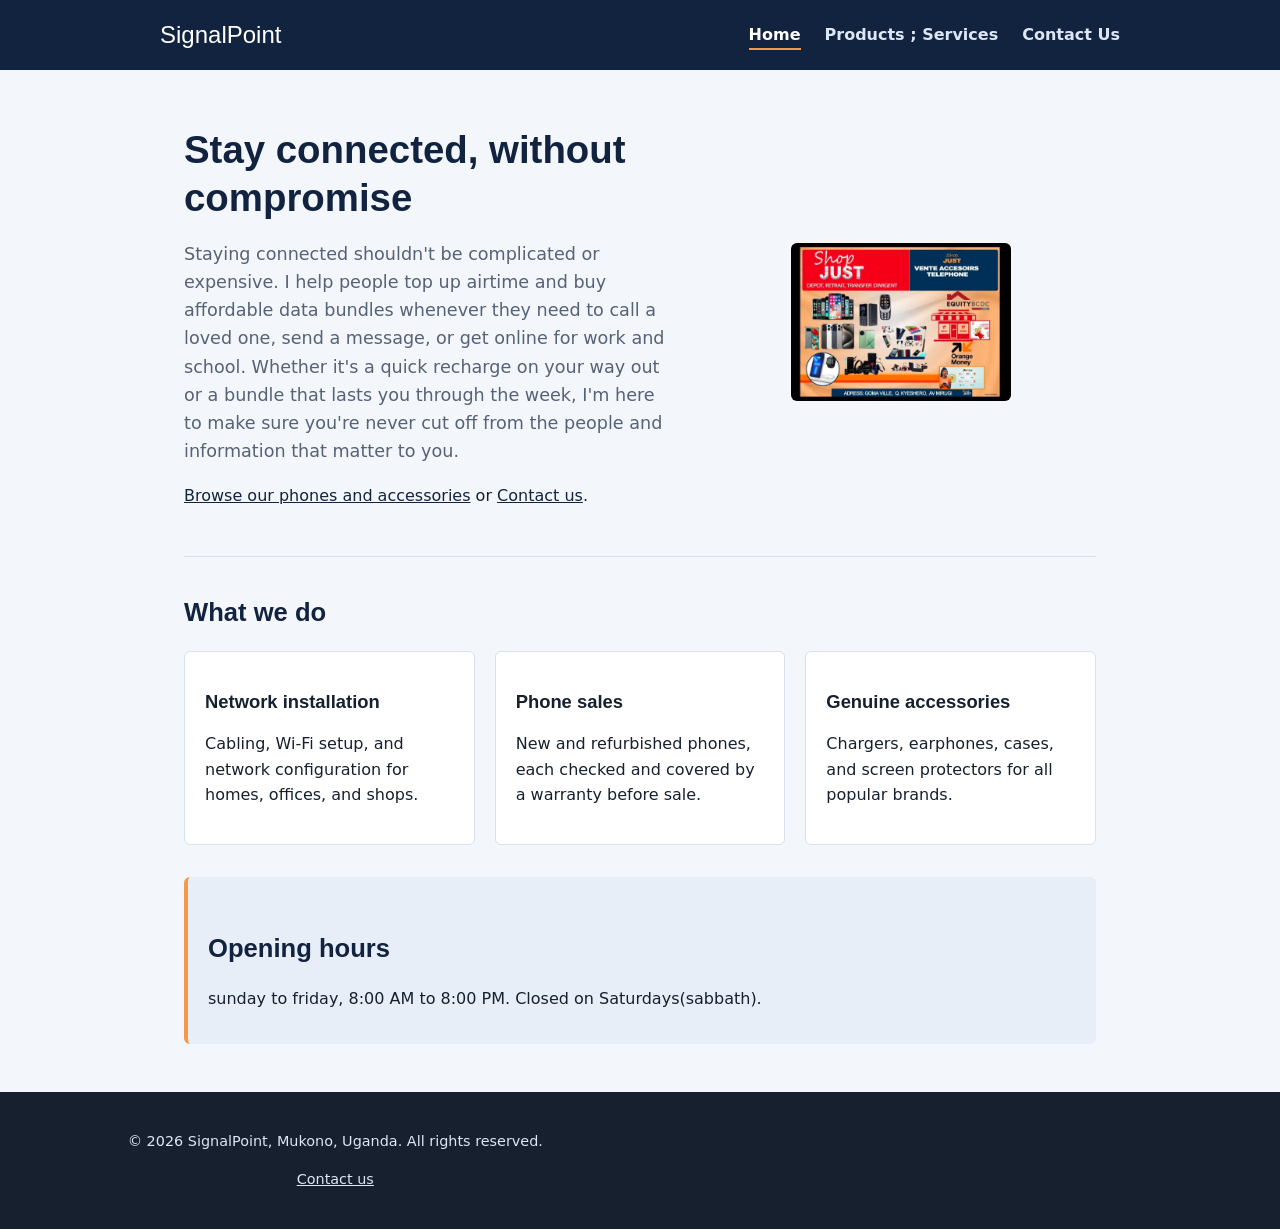
==== index.html @ 243662a9 "initial commit" ====
<!DOCTYPE html>
<html lang="en">
<head>
    <meta charset="UTF-8">
    <meta name="viewport" content="width=device-width, initial-scale=1.0">
    <title>shop just</title>
    <meta name="description" content="SignalPoint installs networks and 
    sells phones and accessories.">
    <link rel="stylesheet" href="styles.css">

</head>
<body>
    <header class="site-header">
    <div class="header-inner">
      <p class="site-title"><a href="index.html">SignalPoint</a></p>

      <nav class="main-nav" aria-label="Main navigation">
        <ul>
          <li><a href="index.html" aria-current="page">Home</a></li>
          <li><a href="product.html">Products ; Services</a></li>
          <li><a href="contact.html">Contact Us</a></li>
        </ul>
      </nav>
    </div>
  </header>
   <main id="main-content">

    <section class="hero">
      <div class="hero-text">
        <h1>Stay connected, without compromise</h1>
        <p class="tagline">
          Staying connected shouldn't be complicated or expensive. 
          I help people top up airtime and buy affordable data bundles 
          whenever they need to call a loved one, send a message, 
          or get online for work and school. Whether it's a quick recharge 
          on your way out or a bundle that lasts you through the week,
           I'm here to make sure you're never cut off from the people and 
           information that matter to you.
        </p>
        <p>
          <a href="product.html">Browse our phones and accessories</a>
          or <a href="contact.html">Contact us</a>.
        </p>
      </div>
      <div class="hero-image">
        <img src="shop.jpeg"
             alt="Smartphone showing strong network signal bars">
      </div>
    </section>

    <section aria-labelledby="services-heading">
      <h2 id="services-heading">What we do</h2>
      <div class="card-grid">

        <article class="card">
          <h3>Network installation</h3>
          <p>
            Cabling, Wi-Fi setup, and network configuration for homes,
            offices, and shops.
          </p>
        </article>

        <article class="card">
          <h3>Phone sales</h3>
          <p>
            New and refurbished phones, each checked and covered by a
            warranty before sale.
          </p>
        </article>

        <article class="card">
          <h3>Genuine accessories</h3>
          <p>
            Chargers, earphones, cases, and screen protectors for all
            popular brands.
          </p>
        </article>

      </div>
    </section>

    <aside class="note" aria-labelledby="hours-heading">
      <h2 id="hours-heading">Opening hours</h2>
      <p>sunday to friday, 8:00 AM to 8:00 PM. Closed on Saturdays(sabbath).</p>
    </aside>

  </main>


  <footer class="site-footer">
       <p>&copy; 2026 SignalPoint, Mukono, Uganda. All rights reserved.</p>
    <p><a href="contact.html">Contact us</a></p>
  </footer>

</body>
</html>
---- styles.css ----
/* ===========================
   SignalPoint - styles.css
   =========================== */

:root {
  --color-bg: #F3F6FB;
  --color-text: #16202E;
  --color-muted: #566276;
  --color-primary: #12233F;   /* deep navy - réseau/technologie */
  --color-accent: #F2994A;    /* orange - accessoires/énergie */
  --color-surface: #FFFFFF;
  --color-border: #D9E1EC;
  --radius: 6px;
  --max-width: 960px;
}

* {
  box-sizing: border-box;
}

html {
  scroll-behavior: smooth;
}

body {
  margin: 0;
  font-family: "Segoe UI", system-ui, -apple-system, sans-serif;
  background-color: var(--color-bg);
  color: var(--color-text);
  line-height: 1.6;
}

h1, h2, h3 {
  font-family: "Trebuchet MS", Verdana, sans-serif;
  line-height: 1.25;
  color: var(--color-primary);
}

h1 {
  font-size: 2.4rem;
  margin: 0 0 0.5rem 0;
}

h2 {
  font-size: 1.6rem;
  margin-top: 2.5rem;
}

h3 {
  font-size: 1.15rem;
  color: var(--color-text);
}

p {
  max-width: 68ch;
}

a {
  color: var(--color-primary);
}

a:hover {
  color: var(--color-accent);
}

/* Visible focus outline for keyboard users - accessibility */
a:focus-visible,
button:focus-visible,
input:focus-visible,
textarea:focus-visible,
select:focus-visible {
  outline: 3px solid var(--color-accent);
  outline-offset: 2px;
}

/* Skip link: lets keyboard/screen-reader users jump past the nav */
.skip-link {
  position: absolute;
  left: -999px;
  top: 0;
  background: var(--color-primary);
  color: #fff;
  padding: 0.6rem 1rem;
  border-radius: var(--radius);
  z-index: 100;
}

.skip-link:focus {
  left: 1rem;
  top: 1rem;
}

/* ---------- Header & navigation ---------- */

.site-header {
  background-color: var(--color-primary);
  color: #fff;
  padding: 1rem 1.5rem;
}

.site-header .header-inner {
  max-width: var(--max-width);
  margin: 0 auto;
  display: flex;
  flex-wrap: wrap;
  align-items: center;
  justify-content: space-between;
  gap: 1rem;
}

.site-title {
  font-family: "Trebuchet MS", Verdana, sans-serif;
  font-size: 1.5rem;
  margin: 0;
}

.site-title a {
  color: #fff;
  text-decoration: none;
}

.main-nav ul {
  list-style: none;
  display: flex;
  gap: 1.5rem;
  margin: 0;
  padding: 0;
}

.main-nav a {
  color: #DCE6F5;
  text-decoration: none;
  font-weight: 600;
  padding: 0.25rem 0;
  border-bottom: 2px solid transparent;
}

.main-nav a:hover,
.main-nav a[aria-current="page"] {
  border-bottom-color: var(--color-accent);
  color: #fff;
}

/* ---------- Main layout ---------- */

main {
  max-width: var(--max-width);
  margin: 0 auto;
  padding: 2rem 1.5rem 3rem;
}

/* Hero on the home page */
.hero {
  display: flex;
  flex-wrap: wrap-reverse;
  align-items: center;
  gap: 2rem;
  padding: 1.5rem 0 2rem;
  border-bottom: 1px solid var(--color-border);
}

.hero-text {
  flex: 1 1 320px;
}

.hero-image {
  flex: 1 1 220px;
  text-align: center;
}

.hero-image img {
  max-width: 220px;
  width: 100%;
  height: auto;
  border-radius: var(--radius);
}

.tagline {
  color: var(--color-muted);
  font-size: 1.1rem;
}

/* Sections & cards */
.card-grid {
  display: grid;
  grid-template-columns: repeat(auto-fit, minmax(220px, 1fr));
  gap: 1.25rem;
  margin-top: 1rem;
}

.card {
  background-color: var(--color-surface);
  border: 1px solid var(--color-border);
  border-radius: var(--radius);
  padding: 1.25rem;
}

aside.note {
  background-color: #E8EEF8;
  border-left: 4px solid var(--color-accent);
  padding: 1rem 1.25rem;
  margin-top: 2rem;
  border-radius: var(--radius);
}

/* Product / service items */
.product-item {
  border-bottom: 1px solid var(--color-border);
  padding: 1rem 0;
}

.product-item:last-child {
  border-bottom: none;
}

.product-item .price {
  color: var(--color-accent);
  font-weight: 700;
}

/* ---------- Form ---------- */

.contact-form {
  background-color: var(--color-surface);
  border: 1px solid var(--color-border);
  border-radius: var(--radius);
  padding: 1.5rem;
  max-width: 480px;
}

.form-field {
  margin-bottom: 1.1rem;
  display: flex;
  flex-direction: column;
}

.form-field label {
  font-weight: 600;
  margin-bottom: 0.3rem;
}

.form-field .hint {
  color: var(--color-muted);
  font-size: 0.85rem;
  margin-top: 0.25rem;
}

.form-field input,
.form-field textarea,
.form-field select {
  padding: 0.55rem 0.7rem;
  border: 1px solid var(--color-border);
  border-radius: var(--radius);
  font: inherit;
  background-color: var(--color-bg);
}

.form-field textarea {
  resize: vertical;
  min-height: 100px;
}

button.submit {
  background-color: var(--color-primary);
  color: #fff;
  border: none;
  padding: 0.7rem 1.4rem;
  border-radius: var(--radius);
  font-size: 1rem;
  font-weight: 600;
  cursor: pointer;
}

button.submit:hover {
  background-color: var(--color-accent);
  color: var(--color-text);
}

fieldset {
  border: 1px solid var(--color-border);
  border-radius: var(--radius);
  margin: 0 0 1.1rem 0;
  padding: 0.8rem 1rem;
}

legend {
  font-weight: 600;
  padding: 0 0.4rem;
}

/* ---------- Footer ---------- */

.site-footer {
  background-color: var(--color-text);
  color: #DCE6F5;
  padding: 1.5rem;
  text-align: center;
  font-size: 0.9rem;
}

.site-footer a {
  color: #DCE6F5;
}

@media (max-width: 520px) {
  .main-nav ul {
    gap: 1rem;
    flex-wrap: wrap;
  }

  h1 {
    font-size: 1.9rem;
  }
}
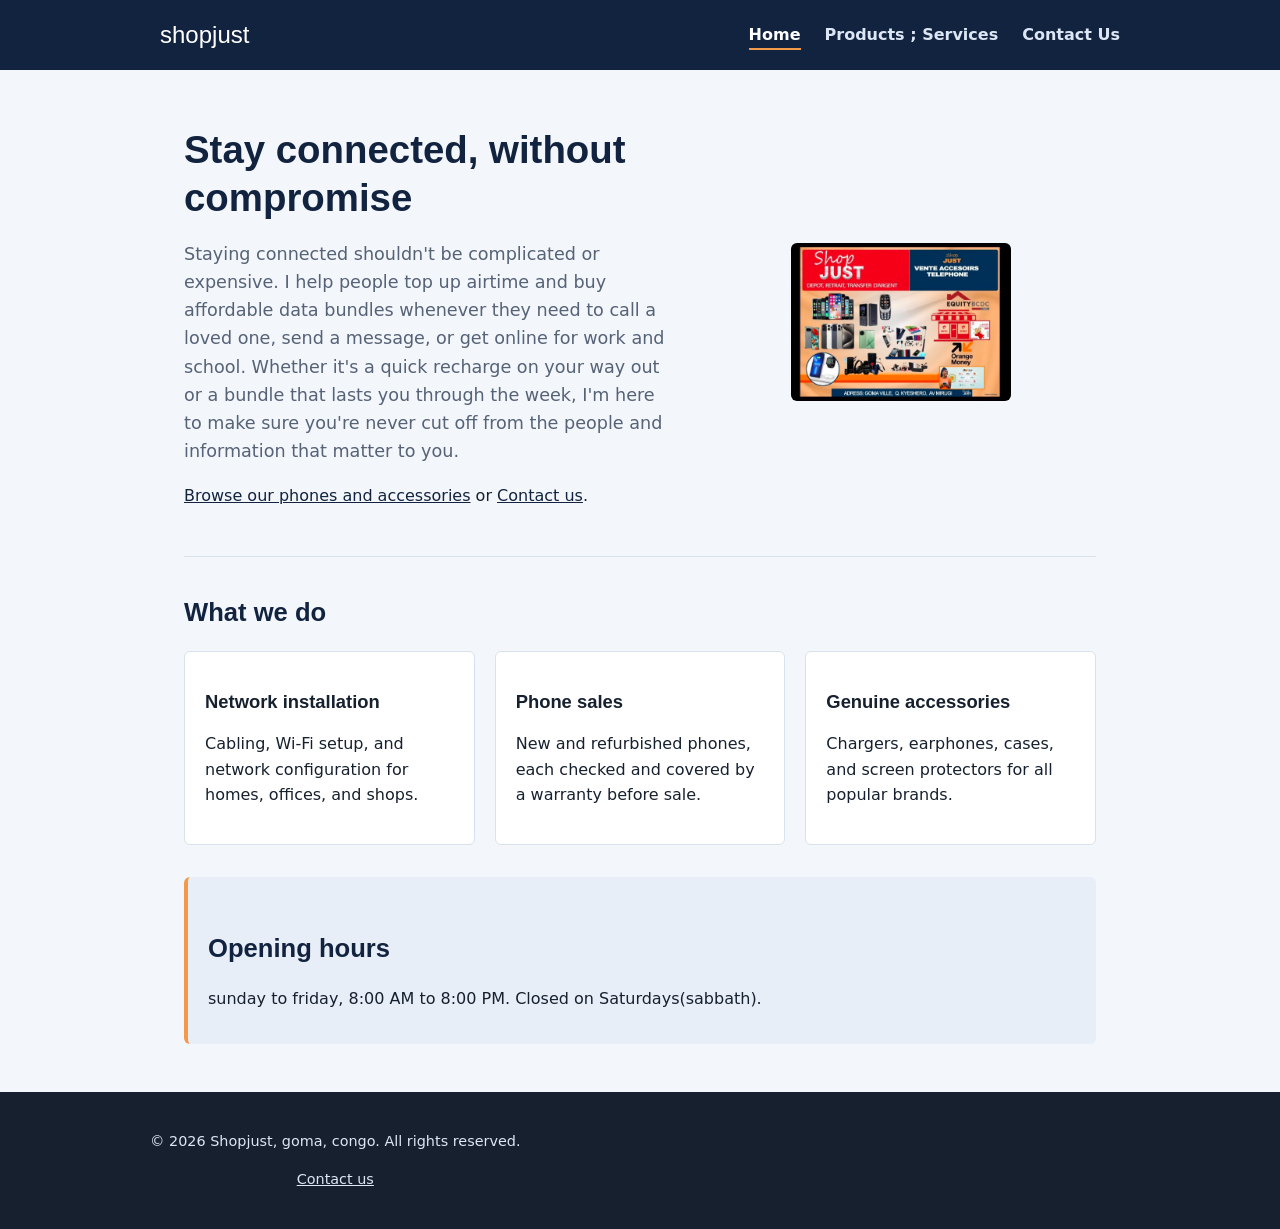
==== commit 1213bcbd: "add product images and update html anf css" ====
--- a/index.html
+++ b/index.html
@@ -12,7 +12,7 @@
 <body>
     <header class="site-header">
     <div class="header-inner">
-      <p class="site-title"><a href="index.html">SignalPoint</a></p>
+      <p class="site-title"><a href="index.html">shopjust</a></p>
 
       <nav class="main-nav" aria-label="Main navigation">
         <ul>
@@ -88,7 +88,7 @@
 
 
   <footer class="site-footer">
-       <p>&copy; 2026 SignalPoint, Mukono, Uganda. All rights reserved.</p>
+       <p>&copy; 2026 Shopjust, goma, congo. All rights reserved.</p>
     <p><a href="contact.html">Contact us</a></p>
   </footer>
 
--- a/styles.css
+++ b/styles.css
@@ -37,7 +37,7 @@
 }
 
 h1 {
-  font-size: 2.4rem;
+  font-size: 1.8rem;
   margin: 0 0 0.5rem 0;
 }
 
@@ -122,7 +122,8 @@
 .main-nav ul {
   list-style: none;
   display: flex;
-  gap: 1.5rem;
+  flex-wrap: wrap;
+  gap: 1rem;
   margin: 0;
   padding: 0;
 }
@@ -302,13 +303,19 @@
   color: #DCE6F5;
 }
 
-@media (max-width: 520px) {
+@media (min-width: 700px) {
   .main-nav ul {
-    gap: 1rem;
-    flex-wrap: wrap;
+    gap: 1.5rem;
   }
 
   h1 {
-    font-size: 1.9rem;
+    font-size: 2.4rem;
   }
-}
+  .site.header .header-inner{
+    padding: 0.5rem 0;
+  }
+}
+img { max-width: 100%; height: auto; }
+  .product-grid img{ width: 500%; height: 100px; object-fit:cover; }
+  
+
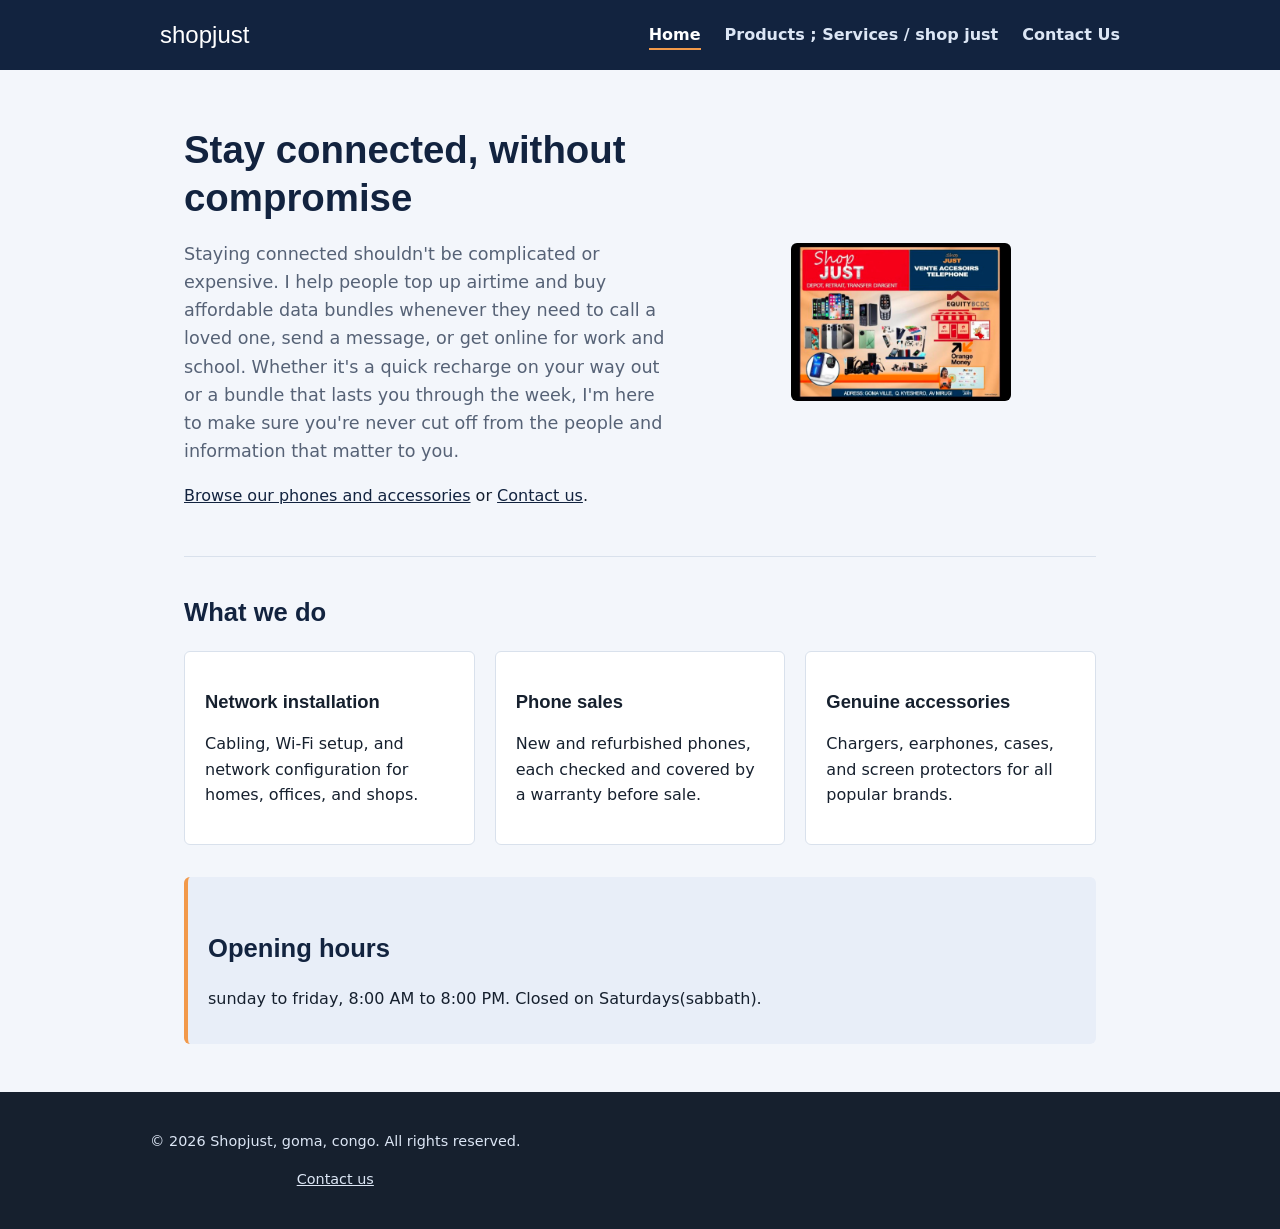
==== commit bcd47c04: "add contact,indexand product pages update" ====
--- a/index.html
+++ b/index.html
@@ -17,7 +17,7 @@
       <nav class="main-nav" aria-label="Main navigation">
         <ul>
           <li><a href="index.html" aria-current="page">Home</a></li>
-          <li><a href="product.html">Products ; Services</a></li>
+          <li><a href="product.html">Products ; Services / shop just</a></li>
           <li><a href="contact.html">Contact Us</a></li>
         </ul>
       </nav>
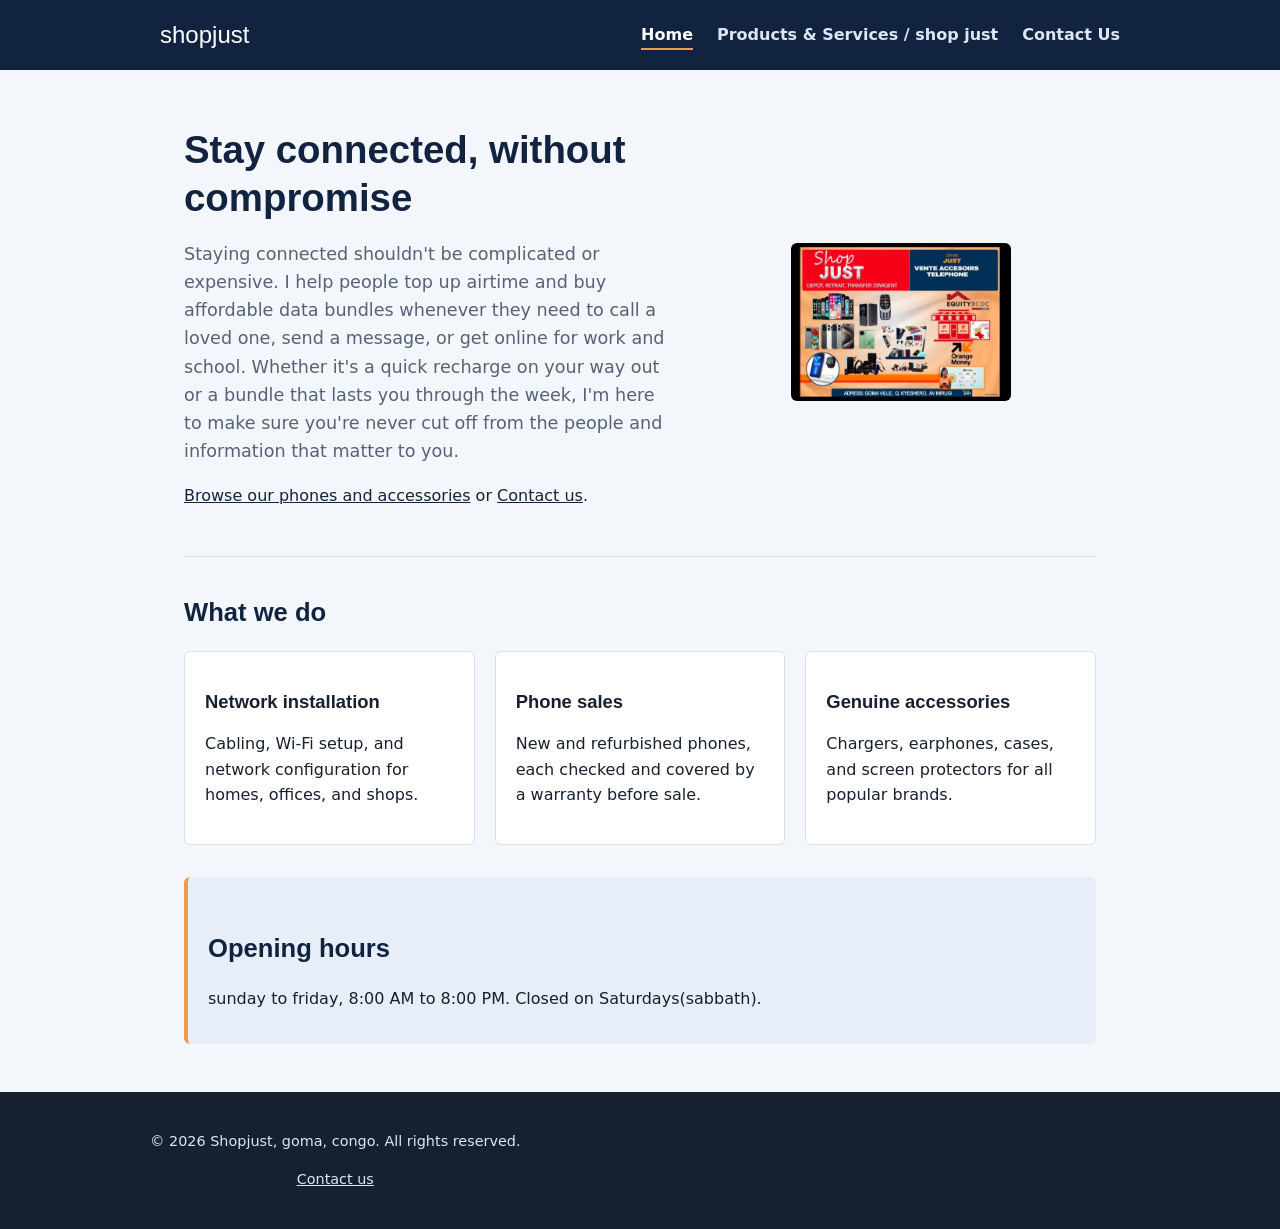
==== commit 0d9016c6: "add index page update" ====
--- a/index.html
+++ b/index.html
@@ -17,7 +17,7 @@
       <nav class="main-nav" aria-label="Main navigation">
         <ul>
           <li><a href="index.html" aria-current="page">Home</a></li>
-          <li><a href="product.html">Products ; Services / shop just</a></li>
+          <li><a href="product.html">Products & Services / shop just</a></li>
           <li><a href="contact.html">Contact Us</a></li>
         </ul>
       </nav>
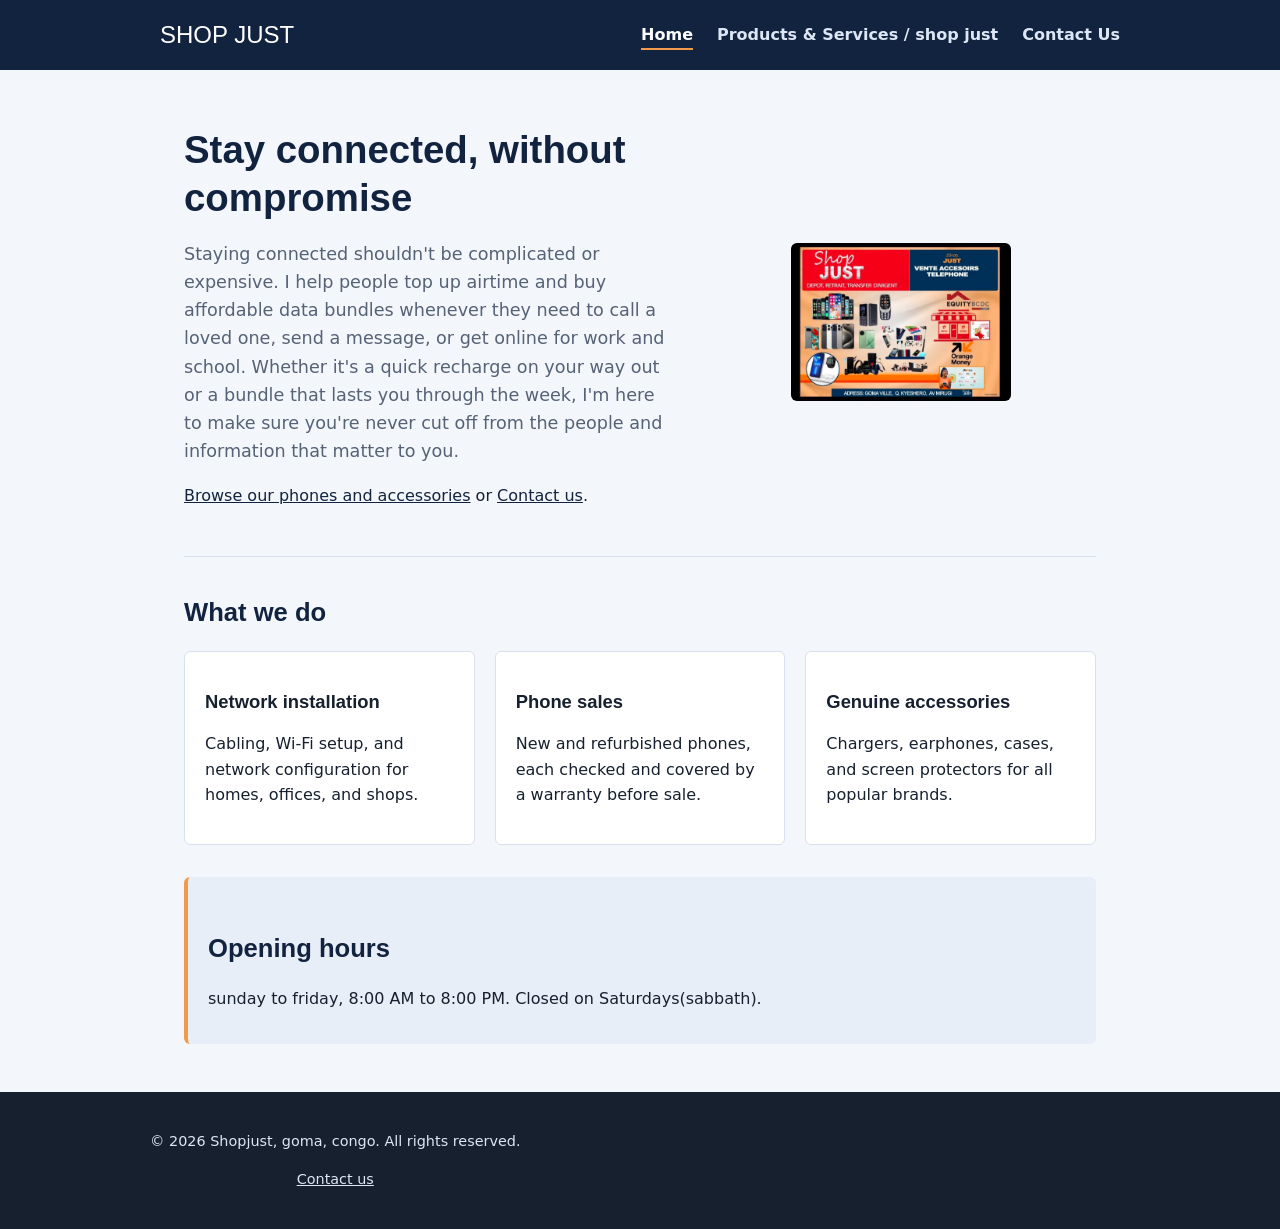
==== commit dbcfa827: "add contact,index and product page update" ====
--- a/index.html
+++ b/index.html
@@ -12,7 +12,7 @@
 <body>
     <header class="site-header">
     <div class="header-inner">
-      <p class="site-title"><a href="index.html">shopjust</a></p>
+      <p class="site-title"><a href="index.html">SHOP JUST</a></p>
 
       <nav class="main-nav" aria-label="Main navigation">
         <ul>
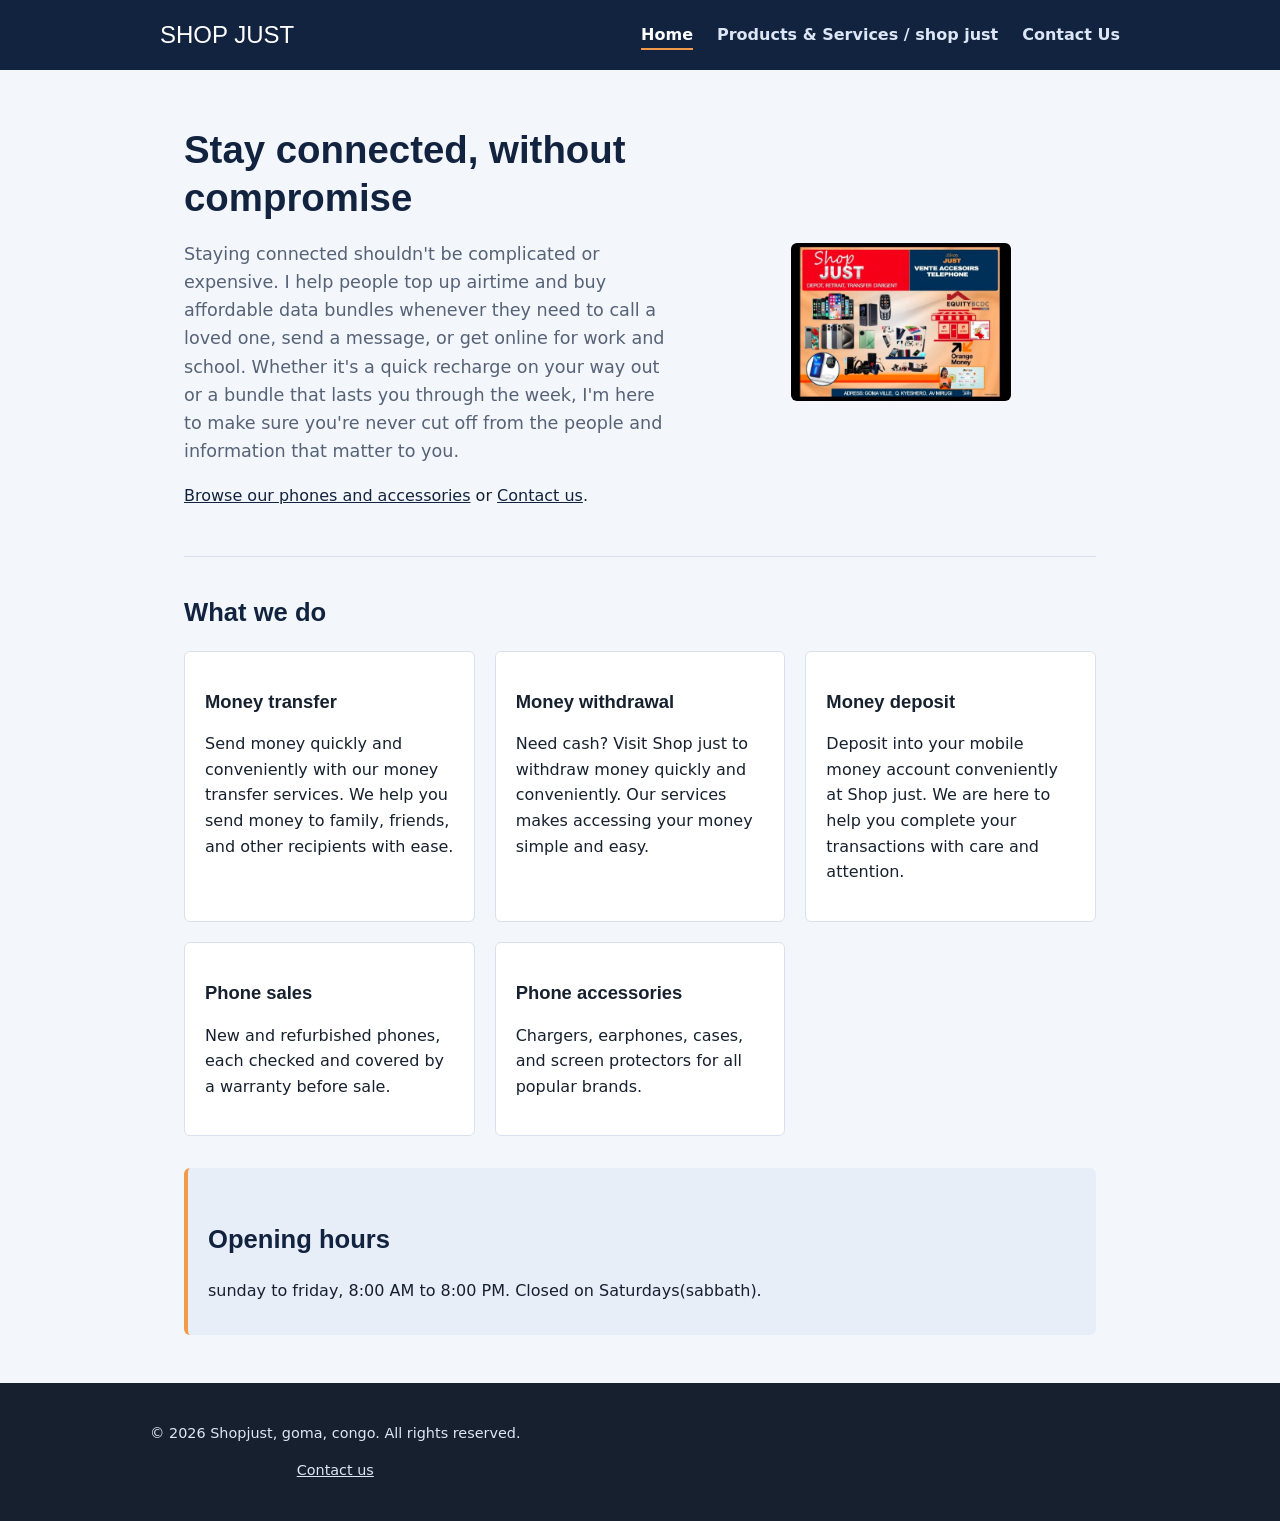
==== commit 7595dafd: "update website pages and styling" ====
--- a/index.html
+++ b/index.html
@@ -53,10 +53,23 @@
       <div class="card-grid">
 
         <article class="card">
-          <h3>Network installation</h3>
-          <p>
-            Cabling, Wi-Fi setup, and network configuration for homes,
-            offices, and shops.
+          <h3>Money transfer</h3>
+          <p>Send money quickly and conveniently with our money transfer services. We help you send money
+            to family, friends, and other recipients with ease.
+          </p>
+        </article>
+
+        <article class="card">
+          <h3>Money withdrawal</h3>
+          <p>Need cash? Visit Shop just to withdraw money quickly and conveniently. Our services makes accessing
+            your money simple and easy.
+          </p>
+        </article>
+
+        <article class="card">
+          <h3>Money deposit</h3>
+          <p>Deposit into your mobile money account conveniently at Shop just. We are here to help you
+            complete your transactions with care and attention.
           </p>
         </article>
 
@@ -69,7 +82,7 @@
         </article>
 
         <article class="card">
-          <h3>Genuine accessories</h3>
+          <h3>Phone accessories</h3>
           <p>
             Chargers, earphones, cases, and screen protectors for all
             popular brands.
--- a/styles.css
+++ b/styles.css
@@ -1,6 +1,4 @@
-/* ===========================
-   SignalPoint - styles.css
-   =========================== */
+
 
 :root {
   --color-bg: #F3F6FB;
@@ -219,6 +217,28 @@
   font-weight: 700;
 }
 
+.product-images{
+  display: flex;
+  gap : 10px;
+}
+.product-images img{
+  width: 300px;
+  height: 100px;
+  object-fit: cover;
+}
+.product-grid {
+  display: grid;
+  grid-template-columns: repeat(2, 1fr);
+  gap: 20px;
+}
+
+.product-card{
+  padding: 20px;
+  border: 1px solid var(--color-border);
+  border-radius: var(--radius);
+  background-color: var(--color-surface);
+}
+
 /* ---------- Form ---------- */
 
 .contact-form {
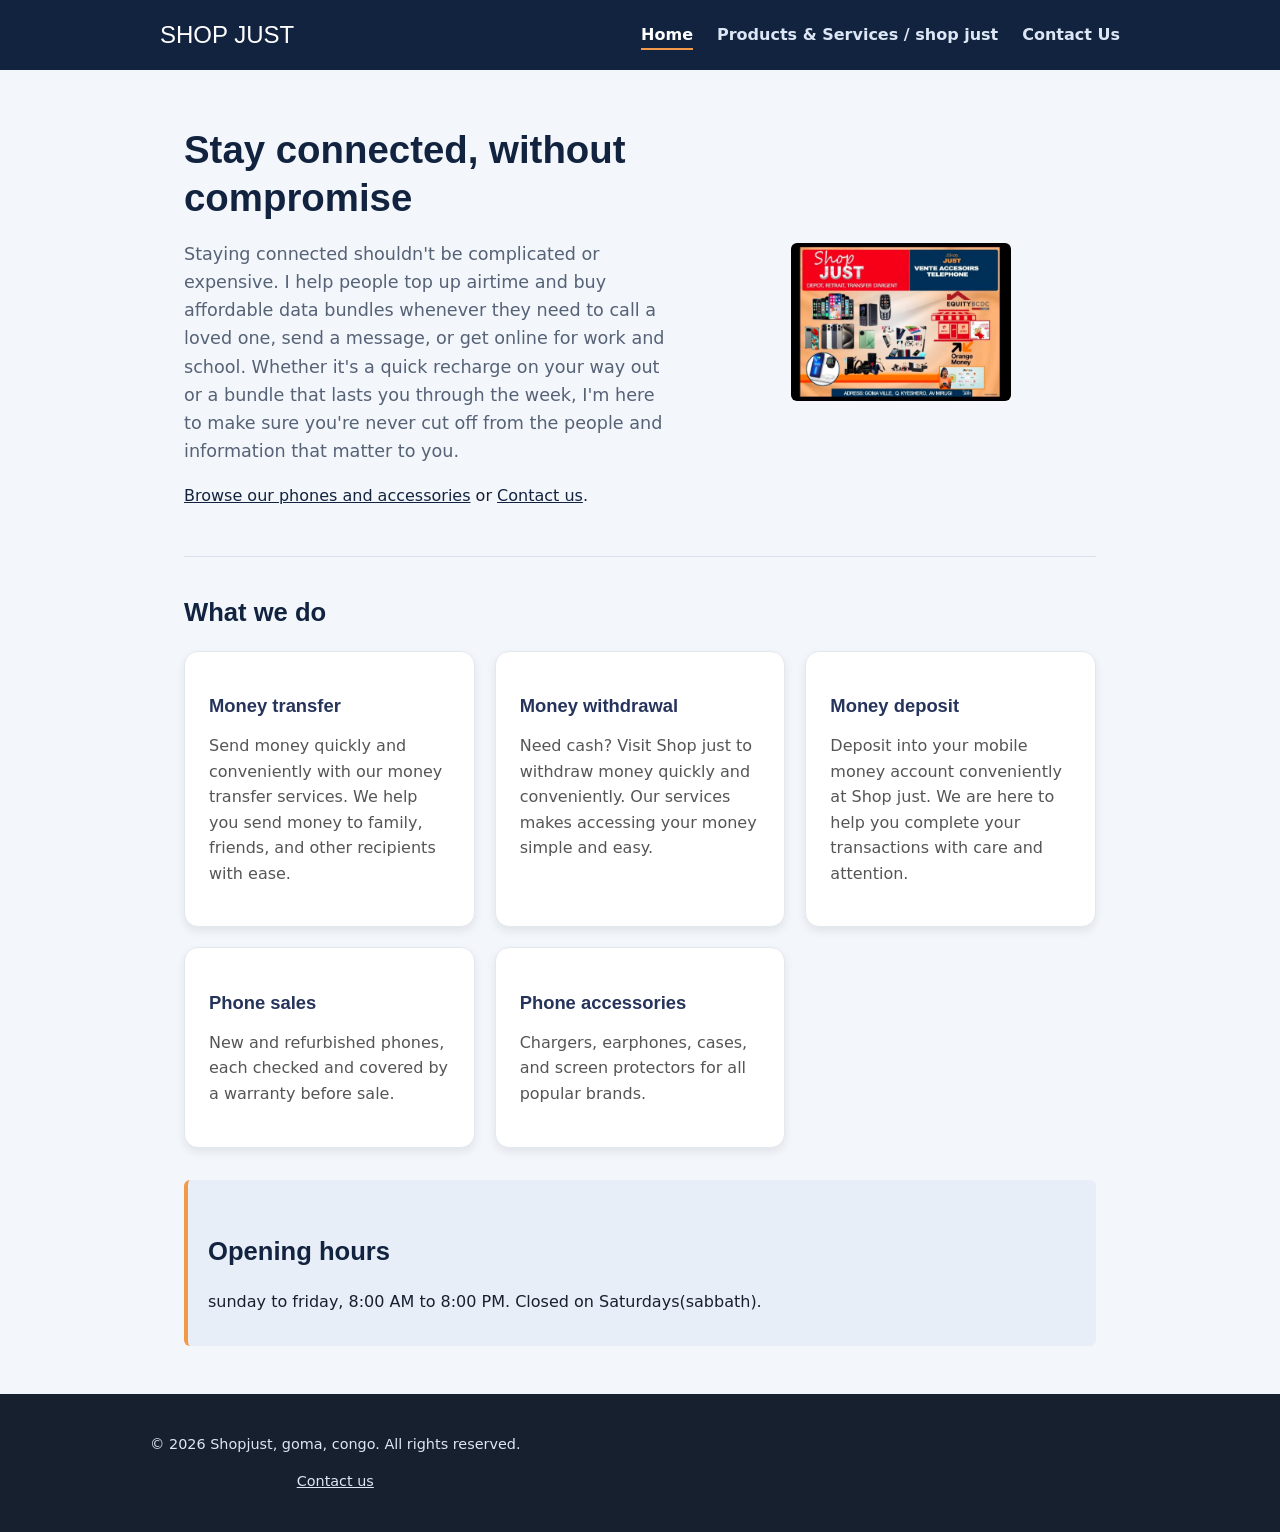
==== commit 4a6495f5: "add index page update and update styling" ====
--- a/index.html
+++ b/index.html
@@ -7,8 +7,11 @@
     <meta name="description" content="SignalPoint installs networks and 
     sells phones and accessories.">
     <link rel="stylesheet" href="styles.css">
+    
 
 </head>
+
+<script src="styles.js"></script>
 <body>
     <header class="site-header">
     <div class="header-inner">
--- a/styles.css
+++ b/styles.css
@@ -239,6 +239,41 @@
   background-color: var(--color-surface);
 }
 
+.card.grid{
+  display : grid;
+  grid-template-columns: repeat(3, minmax(0, 1fr));
+  gap: 20px;
+  margin: 25px 0;
+}
+
+.card-grid .card{
+  background-color: #FFFFFF;
+  border: 1px solid #e2e8f0;
+  padding: 24px;
+  border-radius: 14px;
+  box-shadow: 0 4px 10px rgba(0, 0, 0, 0.08);
+  transition: transform 0.2s ease;
+}
+
+.card-grid .card:hover{
+  transform: translateY(-5px);
+}
+
+.card-grid .card h3{
+  color: #26345c;
+  margin-bottom: 12px;
+}
+
+.card-grid .card p{
+  color: #555555;
+  line-height: 1.6;
+}
+
+@media (max-width : 768px){
+  .service-grid{
+    grid-template-columns: 1fr;
+  }
+}
 /* ---------- Form ---------- */
 
 .contact-form {
